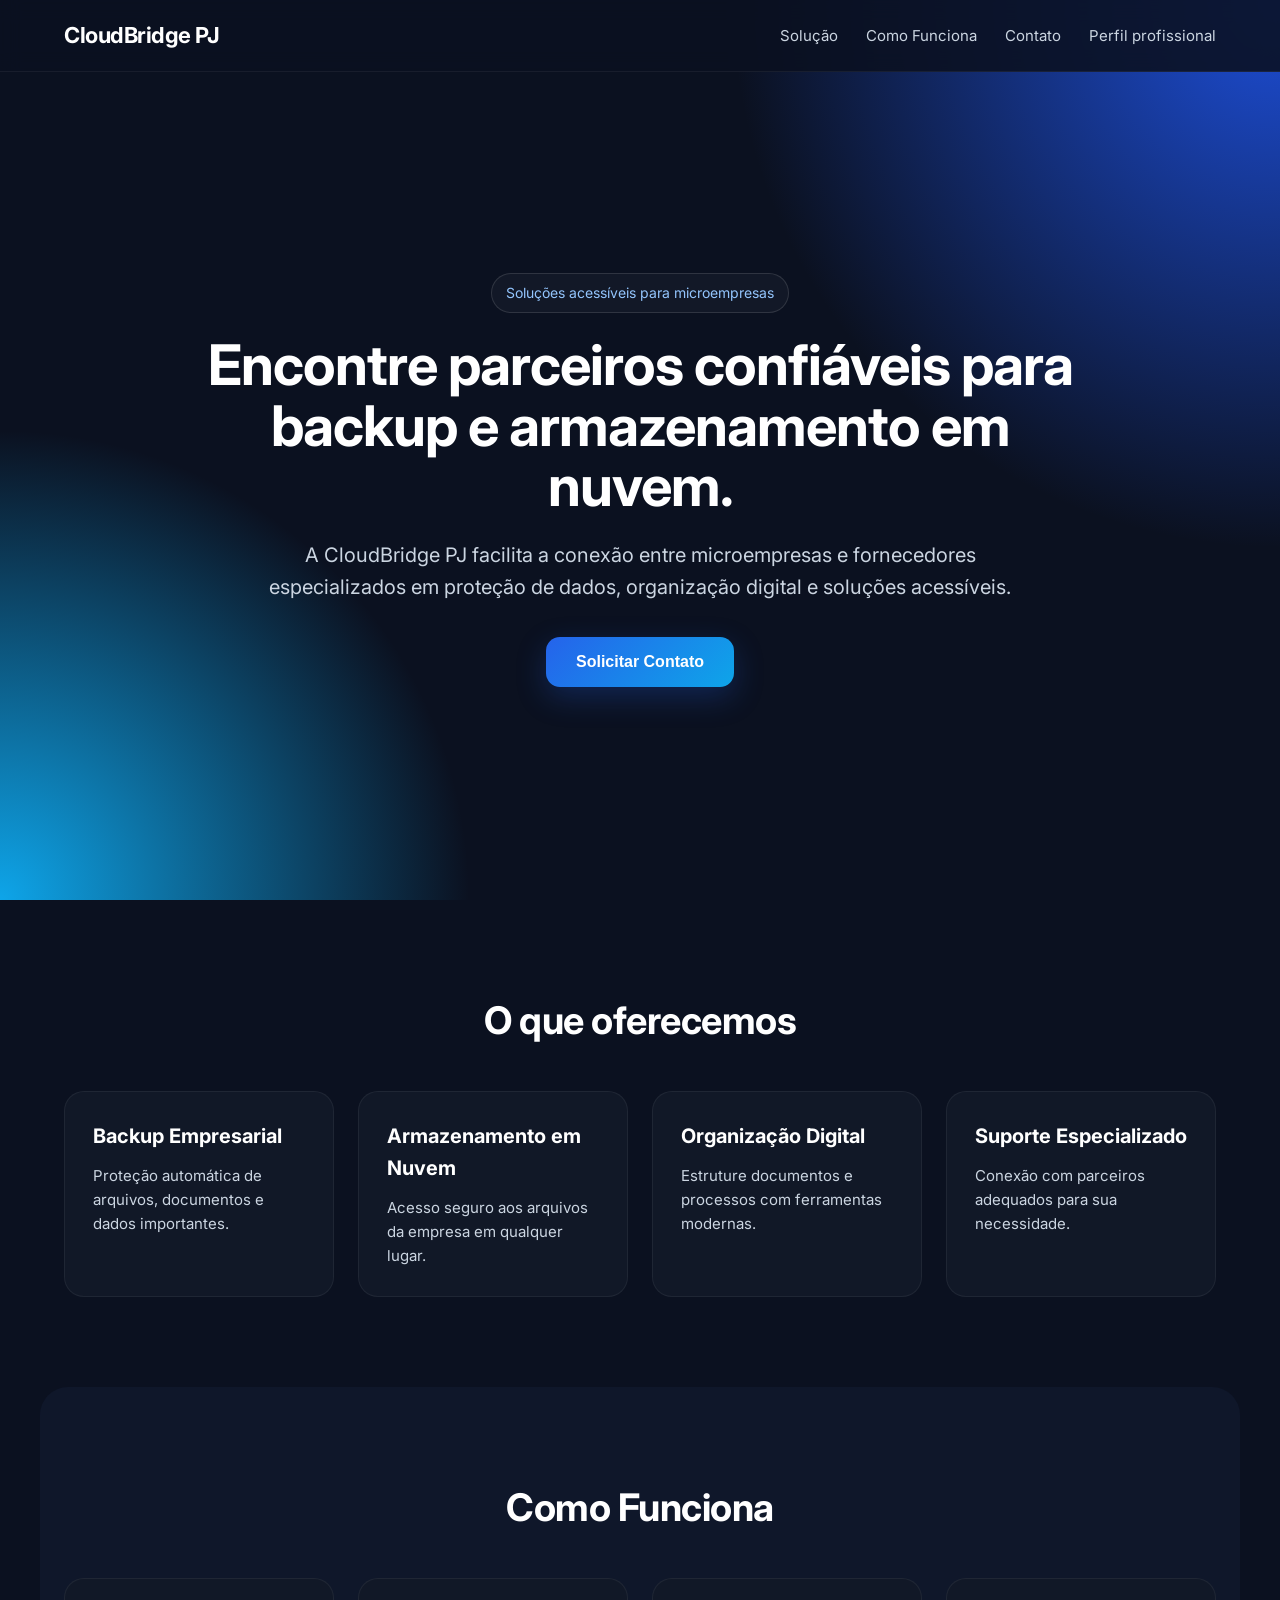
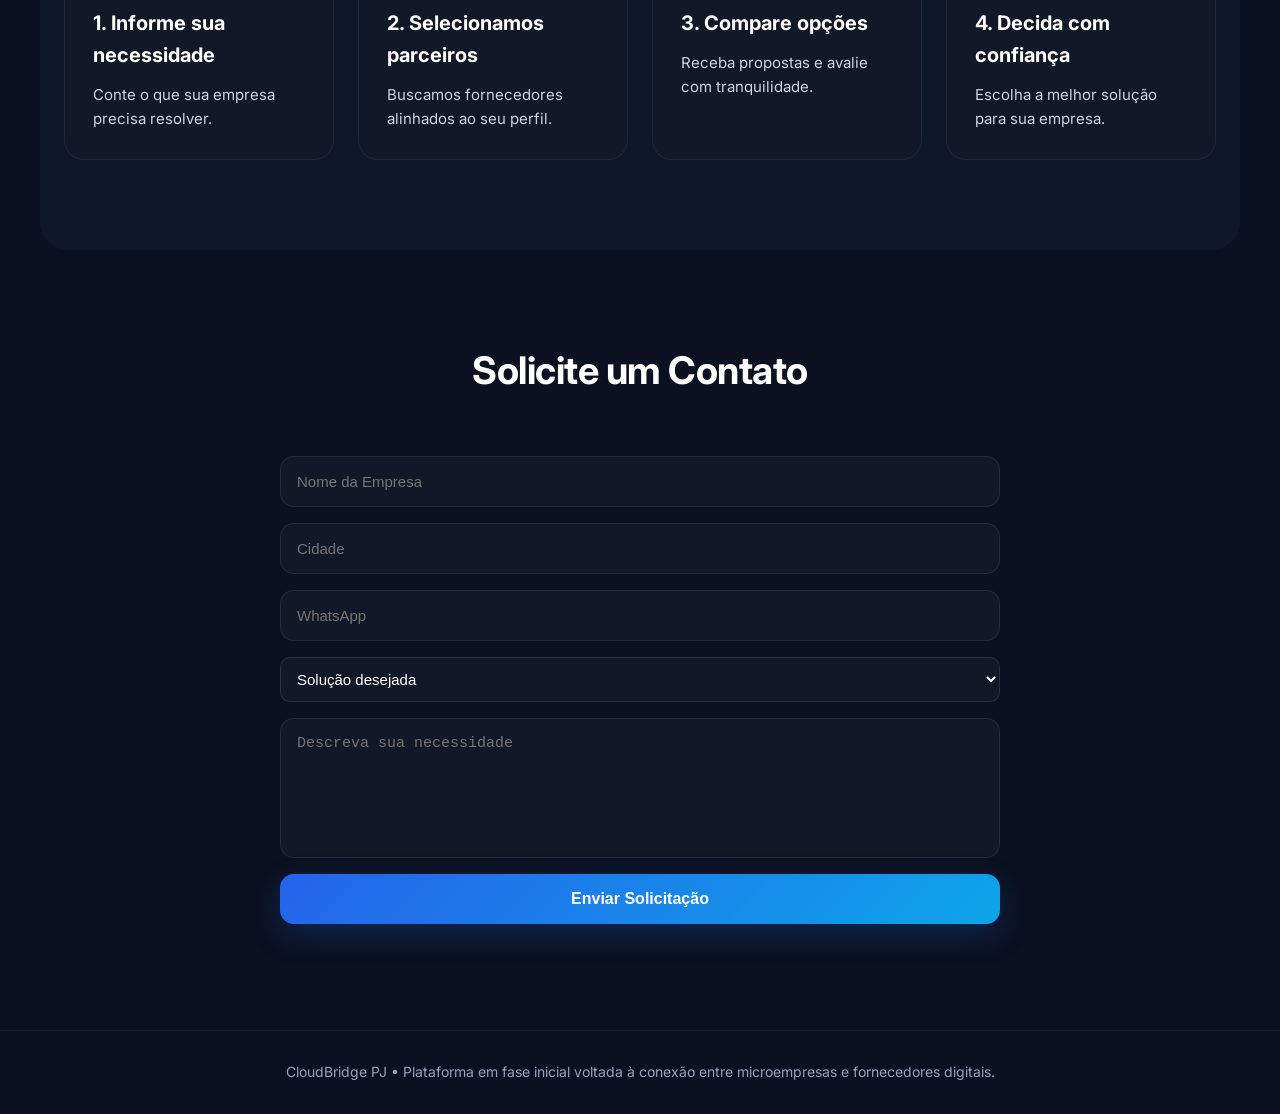
==== index.html @ 06737864 "Add files via upload" ====
<!DOCTYPE html>
<html lang="pt-BR">

<head>
<meta charset="UTF-8">
<meta name="viewport" content="width=device-width, initial-scale=1.0">

<title>CloudBridge PJ</title>

<link rel="stylesheet" href="style.css">

<link rel="preconnect" href="https://fonts.googleapis.com">
<link rel="preconnect" href="https://fonts.gstatic.com" crossorigin>

<link href="https://fonts.googleapis.com/css2?family=Inter:wght@400;600;700&display=swap" rel="stylesheet">
</head>

<body>

<header>
<nav>

<h1>CloudBridge PJ</h1>

<ul>
<li><a href="#solucao">Solução</a></li>
<li><a href="#processo">Como Funciona</a></li>
<li><a href="#contato">Contato</a></li>
<li><a href="sobre.html">Perfil profissional</a></li>
</ul>

</nav>
</header>

<section class="hero">

<div class="hero-content">

<span class="tag">Soluções acessíveis para microempresas</span>

<h2>
Encontre parceiros confiáveis para backup e armazenamento em nuvem.
</h2>

<p>
A CloudBridge PJ facilita a conexão entre microempresas e fornecedores especializados em proteção de dados, organização digital e soluções acessíveis.
</p>

<button onclick="saibaMais()">Solicitar Contato</button>

</div>

</section>

<section id="solucao" class="section">

<h3>O que oferecemos</h3>

<div class="grid">

<div class="card">
<h4>Backup Empresarial</h4>
<p>Proteção automática de arquivos, documentos e dados importantes.</p>
</div>

<div class="card">
<h4>Armazenamento em Nuvem</h4>
<p>Acesso seguro aos arquivos da empresa em qualquer lugar.</p>
</div>

<div class="card">
<h4>Organização Digital</h4>
<p>Estruture documentos e processos com ferramentas modernas.</p>
</div>

<div class="card">
<h4>Suporte Especializado</h4>
<p>Conexão com parceiros adequados para sua necessidade.</p>
</div>

</div>

</section>

<section id="processo" class="section dark">

<h3>Como Funciona</h3>

<div class="grid">

<div class="card">
<h4>1. Informe sua necessidade</h4>
<p>Conte o que sua empresa precisa resolver.</p>
</div>

<div class="card">
<h4>2. Selecionamos parceiros</h4>
<p>Buscamos fornecedores alinhados ao seu perfil.</p>
</div>

<div class="card">
<h4>3. Compare opções</h4>
<p>Receba propostas e avalie com tranquilidade.</p>
</div>

<div class="card">
<h4>4. Decida com confiança</h4>
<p>Escolha a melhor solução para sua empresa.</p>
</div>

</div>

</section>

<section id="contato" class="section">

<h3>Solicite um Contato</h3>

<form id="formulario">

<a href="SEU_LINK_GOOGLE_FORM" target="_blank">
</a>

<input type="text" placeholder="Nome da Empresa" required>

<input type="text" placeholder="Cidade" required>

<input type="text" placeholder="WhatsApp" required>

<select required>
<option value="">Solução desejada</option>
<option>Backup Empresarial</option>
<option>Armazenamento em Nuvem</option>
<option>Ambos</option>
<option>Preciso de orientação</option>
</select>

<textarea placeholder="Descreva sua necessidade"></textarea>

<button type="submit">Enviar Solicitação</button>

</form>

<p id="mensagem"></p>

</section>

<footer>
<p>
CloudBridge PJ • Plataforma em fase inicial voltada à conexão entre microempresas e fornecedores digitais.
</p>
</footer>

<script src="script.js"></script>


</body>
</html>
---- style.css ----
*{
margin:0;
padding:0;
box-sizing:border-box;
}

html{
scroll-behavior:smooth;
}

body{
font-family:'Inter',sans-serif;
background:#0b1120;
color:#ffffff;
line-height:1.6;
}

header{
position:fixed;
top:0;
width:100%;
z-index:1000;
background:rgba(11,17,32,0.88);
backdrop-filter:blur(10px);
border-bottom:1px solid rgba(255,255,255,0.06);
}

nav{
max-width:1200px;
margin:auto;
padding:18px 24px;
display:flex;
justify-content:space-between;
align-items:center;
}

nav h1{
font-size:22px;
font-weight:700;
letter-spacing:-0.5px;
}

nav ul{
display:flex;
gap:28px;
list-style:none;
}

nav a{
color:#cbd5e1;
text-decoration:none;
font-size:15px;
transition:0.3s;
}

nav a:hover{
color:#ffffff;
}

.hero{
min-height:100vh;
display:flex;
align-items:center;
justify-content:center;
padding:120px 24px 60px;
background:
radial-gradient(circle at top right,#1d4ed8 0%,transparent 35%),
radial-gradient(circle at bottom left,#0ea5e9 0%,transparent 30%);
}

.hero-content{
max-width:900px;
text-align:center;
}

.tag{
display:inline-block;
padding:8px 14px;
border:1px solid rgba(255,255,255,0.12);
border-radius:999px;
font-size:14px;
color:#93c5fd;
margin-bottom:22px;
background:rgba(255,255,255,0.03);
}

.hero h2{
font-size:56px;
line-height:1.08;
font-weight:700;
letter-spacing:-1px;
margin-bottom:22px;
}

.hero p{
max-width:760px;
margin:auto;
font-size:20px;
color:#cbd5e1;
margin-bottom:34px;
}

button{
background:linear-gradient(135deg,#2563eb,#0ea5e9);
color:white;
border:none;
padding:16px 30px;
font-size:16px;
font-weight:600;
border-radius:14px;
cursor:pointer;
transition:0.3s;
box-shadow:0 10px 30px rgba(37,99,235,0.25);
}

button:hover{
transform:translateY(-2px);
}

.section{
max-width:1200px;
margin:auto;
padding:90px 24px;
}

.section h3{
font-size:38px;
text-align:center;
margin-bottom:40px;
letter-spacing:-0.5px;
}

.grid{
display:grid;
grid-template-columns:repeat(auto-fit,minmax(240px,1fr));
gap:24px;
}

.card{
background:#111827;
border:1px solid rgba(255,255,255,0.06);
padding:28px;
border-radius:20px;
transition:0.3s;
}

.card:hover{
transform:translateY(-6px);
border-color:rgba(14,165,233,0.35);
}

.card h4{
font-size:20px;
margin-bottom:12px;
}

.card p{
color:#cbd5e1;
font-size:15px;
}

.dark{
background:#0f172a;
border-radius:28px;
}

form{
max-width:720px;
margin:auto;
display:flex;
flex-direction:column;
gap:16px;
}

input,select,textarea{
background:#111827;
border:1px solid rgba(255,255,255,0.08);
color:white;
padding:16px;
border-radius:14px;
font-size:15px;
outline:none;
}

textarea{
height:140px;
resize:none;
}

input:focus,
select:focus,
textarea:focus{
border-color:#2563eb;
}

#mensagem{
text-align:center;
margin-top:16px;
color:#93c5fd;
}

footer{
padding:30px 24px;
text-align:center;
color:#94a3b8;
font-size:14px;
border-top:1px solid rgba(255,255,255,0.05);
}

@media(max-width:768px){

nav{
flex-direction:column;
gap:14px;
}

nav ul{
gap:16px;
flex-wrap:wrap;
justify-content:center;
}

.hero h2{
font-size:38px;
}

.hero p{
font-size:18px;
}

.section h3{
font-size:30px;
}

}
table{
background:#111827;
border-radius:12px;
overflow:hidden;
}

th, td{
padding:14px;
text-align:left;
border-bottom:1px solid rgba(255,255,255,0.05);
}

th{
color:#93c5fd;
}

select{
padding:12px;
border-radius:10px;
background:#111827;
color:white;
border:1px solid rgba(255,255,255,0.1);
}
:root{
--cor-pj: #0ea5e9;
}
.logo-pj{
display:inline-flex;
align-items:center;
justify-content:center;
width:28px;
height:28px;
border-radius:8px;
background:linear-gradient(135deg,#2563eb,#0ea5e9);
color:white;
font-size:12px;
font-weight:700;
margin-right:10px;
}

.nome-empresa{
color:var(--cor-pj);
font-weight:600;
}
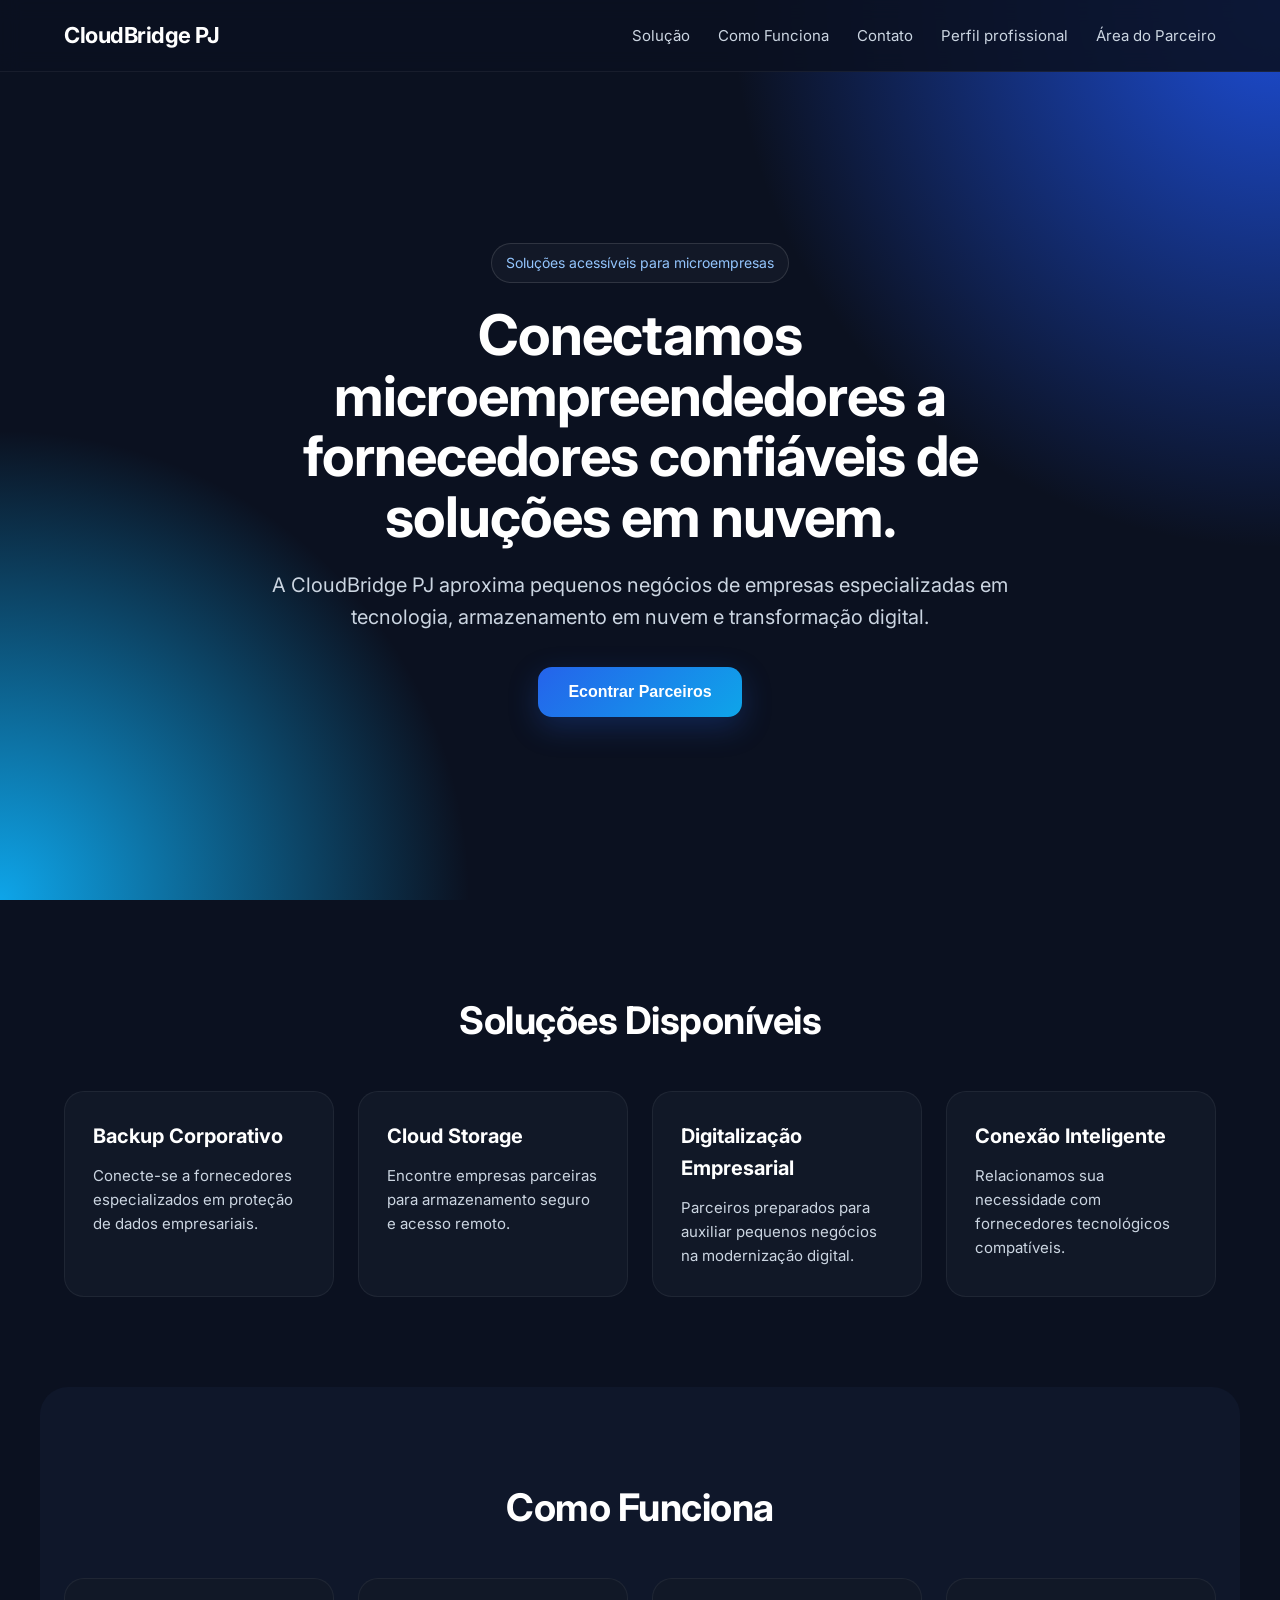
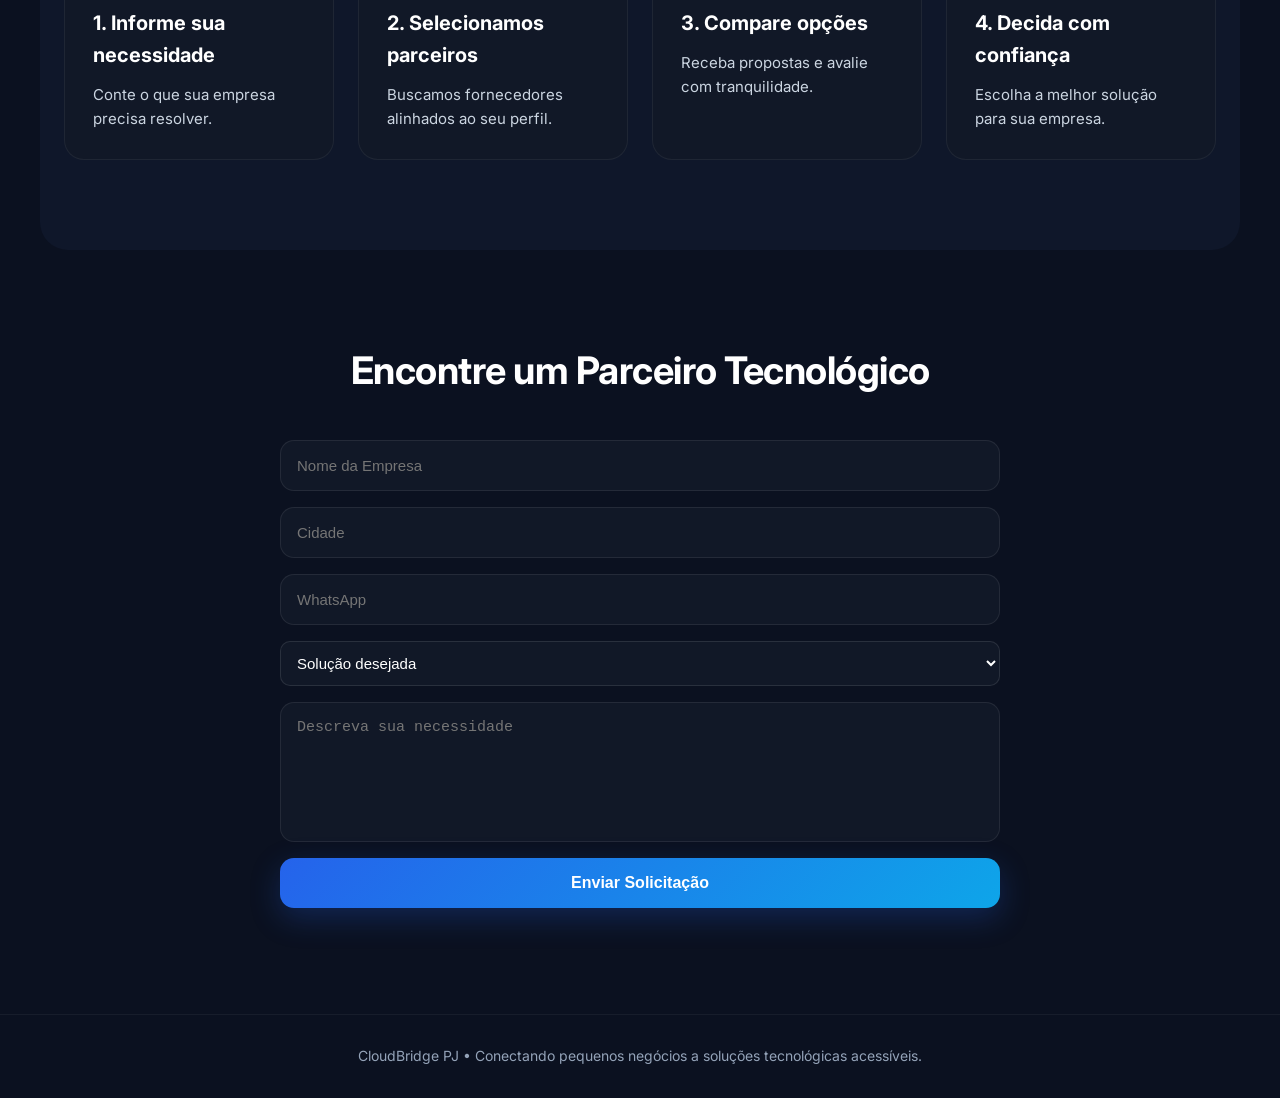
==== commit a67511d3: "Update index.html" ====
--- a/index.html
+++ b/index.html
@@ -5,9 +5,11 @@
 <meta charset="UTF-8">
 <meta name="viewport" content="width=device-width, initial-scale=1.0">
 
+
 <title>CloudBridge PJ</title>
 
 <link rel="stylesheet" href="style.css">
+
 
 <link rel="preconnect" href="https://fonts.googleapis.com">
 <link rel="preconnect" href="https://fonts.gstatic.com" crossorigin>
@@ -27,6 +29,7 @@
 <li><a href="#processo">Como Funciona</a></li>
 <li><a href="#contato">Contato</a></li>
 <li><a href="sobre.html">Perfil profissional</a></li>
+<li><a href="login.html">Área do Parceiro</a></li>
 </ul>
 
 </nav>
@@ -38,15 +41,17 @@
 
 <span class="tag">Soluções acessíveis para microempresas</span>
 
+
 <h2>
-Encontre parceiros confiáveis para backup e armazenamento em nuvem.
+Conectamos microempreendedores a fornecedores confiáveis de soluções em nuvem.
 </h2>
 
+
 <p>
-A CloudBridge PJ facilita a conexão entre microempresas e fornecedores especializados em proteção de dados, organização digital e soluções acessíveis.
+A CloudBridge PJ aproxima pequenos negócios de empresas especializadas em tecnologia, armazenamento em nuvem e transformação digital.
 </p>
 
-<button onclick="saibaMais()">Solicitar Contato</button>
+<button onclick="saibaMais()">Econtrar Parceiros</button>
 
 </div>
 
@@ -54,28 +59,28 @@
 
 <section id="solucao" class="section">
 
-<h3>O que oferecemos</h3>
+<h3>Soluções Disponíveis</h3>
 
 <div class="grid">
 
 <div class="card">
-<h4>Backup Empresarial</h4>
-<p>Proteção automática de arquivos, documentos e dados importantes.</p>
+<h4>Backup Corporativo</h4>
+<p>Conecte-se a fornecedores especializados em proteção de dados empresariais.</p>
 </div>
 
 <div class="card">
-<h4>Armazenamento em Nuvem</h4>
-<p>Acesso seguro aos arquivos da empresa em qualquer lugar.</p>
+<h4>Cloud Storage</h4>
+<p>Encontre empresas parceiras para armazenamento seguro e acesso remoto.</p>
 </div>
 
 <div class="card">
-<h4>Organização Digital</h4>
-<p>Estruture documentos e processos com ferramentas modernas.</p>
+<h4>Digitalização Empresarial</h4>
+<p>Parceiros preparados para auxiliar pequenos negócios na modernização digital.</p>
 </div>
 
 <div class="card">
-<h4>Suporte Especializado</h4>
-<p>Conexão com parceiros adequados para sua necessidade.</p>
+<h4>Conexão Inteligente</h4>
+<p>Relacionamos sua necessidade com fornecedores tecnológicos compatíveis.</p>
 </div>
 
 </div>
@@ -88,22 +93,22 @@
 
 <div class="grid">
 
-<div class="card">
+<div class="card hidden">
 <h4>1. Informe sua necessidade</h4>
 <p>Conte o que sua empresa precisa resolver.</p>
 </div>
 
-<div class="card">
+<div class="card hidden">
 <h4>2. Selecionamos parceiros</h4>
 <p>Buscamos fornecedores alinhados ao seu perfil.</p>
 </div>
 
-<div class="card">
+<div class="card hidden">
 <h4>3. Compare opções</h4>
 <p>Receba propostas e avalie com tranquilidade.</p>
 </div>
 
-<div class="card">
+<div class="card hidden">
 <h4>4. Decida com confiança</h4>
 <p>Escolha a melhor solução para sua empresa.</p>
 </div>
@@ -114,12 +119,12 @@
 
 <section id="contato" class="section">
 
-<h3>Solicite um Contato</h3>
+<h3>Encontre um Parceiro Tecnológico</h3>
 
 <form id="formulario">
 
-<a href="SEU_LINK_GOOGLE_FORM" target="_blank">
-</a>
+
+
 
 <input type="text" placeholder="Nome da Empresa" required>
 
@@ -139,6 +144,7 @@
 
 <button type="submit">Enviar Solicitação</button>
 
+
 </form>
 
 <p id="mensagem"></p>
@@ -146,13 +152,12 @@
 </section>
 
 <footer>
-<p>
-CloudBridge PJ • Plataforma em fase inicial voltada à conexão entre microempresas e fornecedores digitais.
-</p>
+CloudBridge PJ • Conectando pequenos negócios a soluções tecnológicas acessíveis.
 </footer>
 
 <script src="script.js"></script>
 
 
+
 </body>
-</html>+</html>
